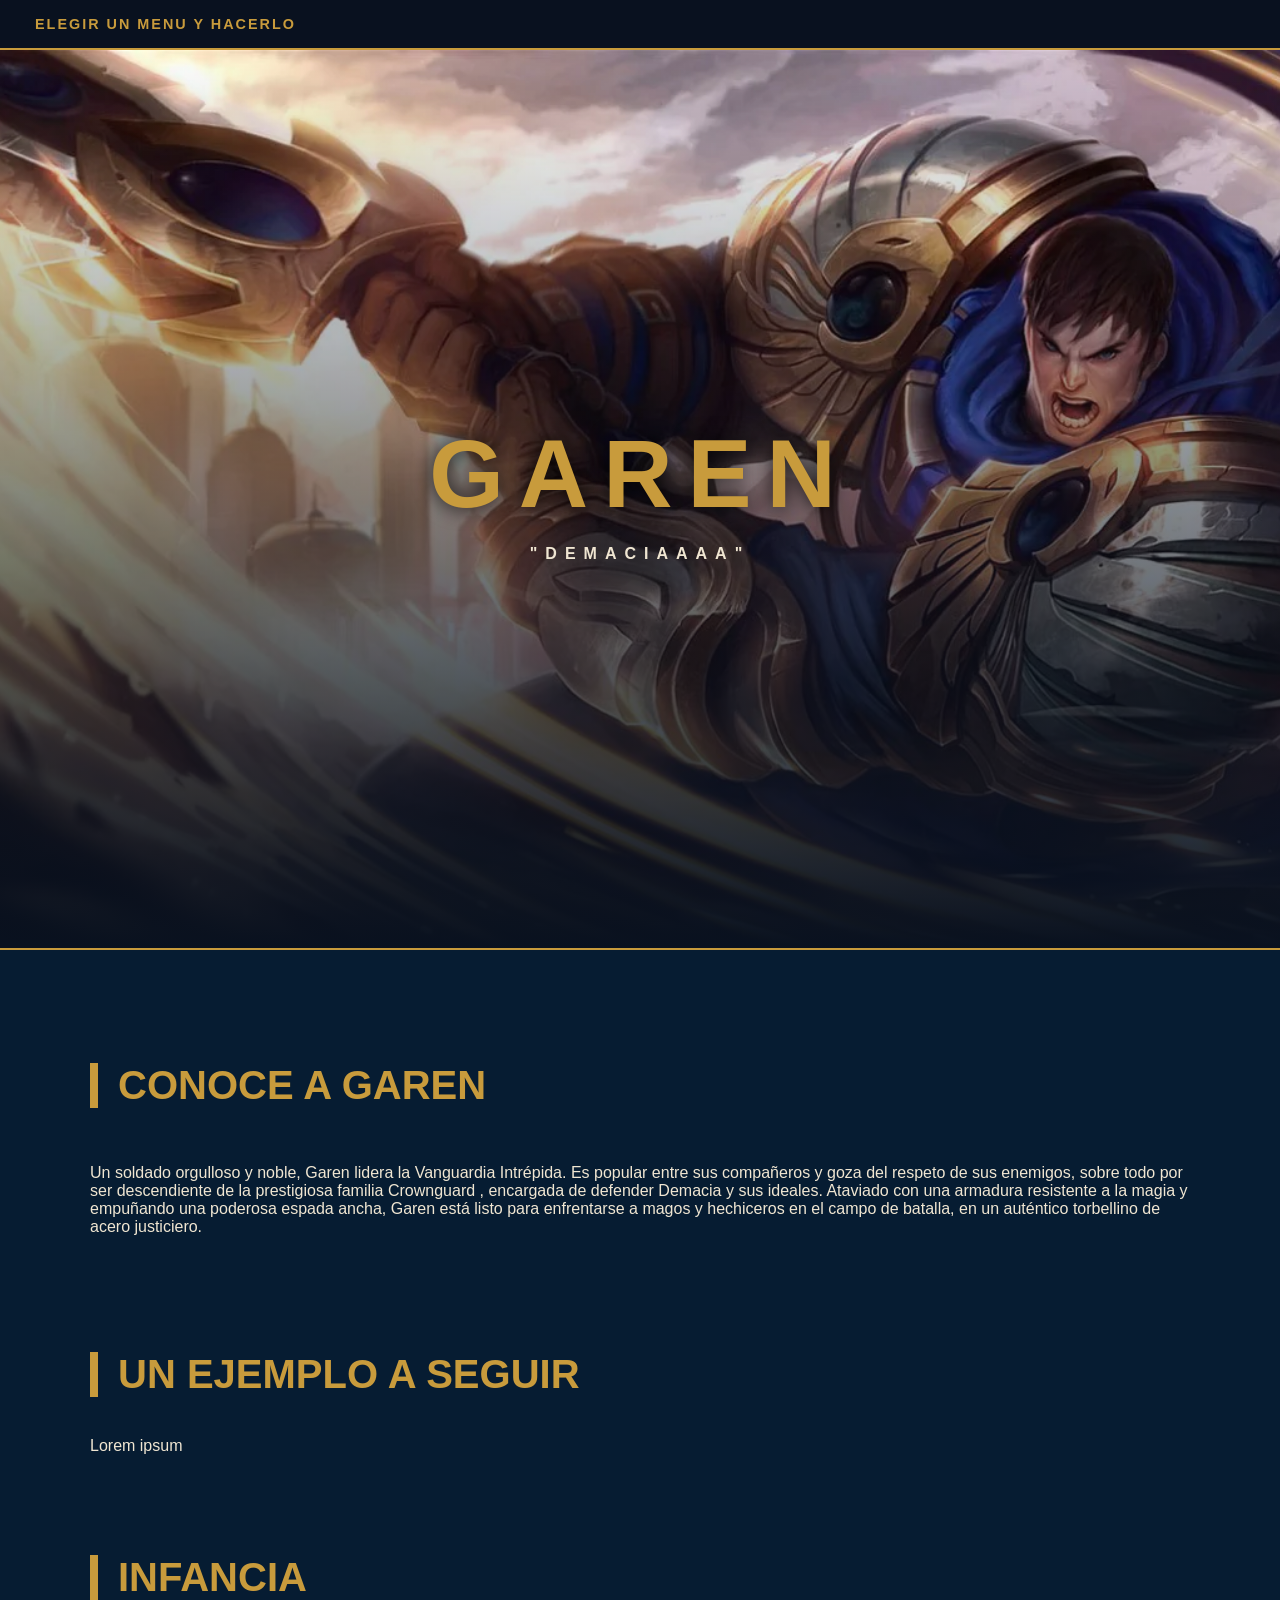
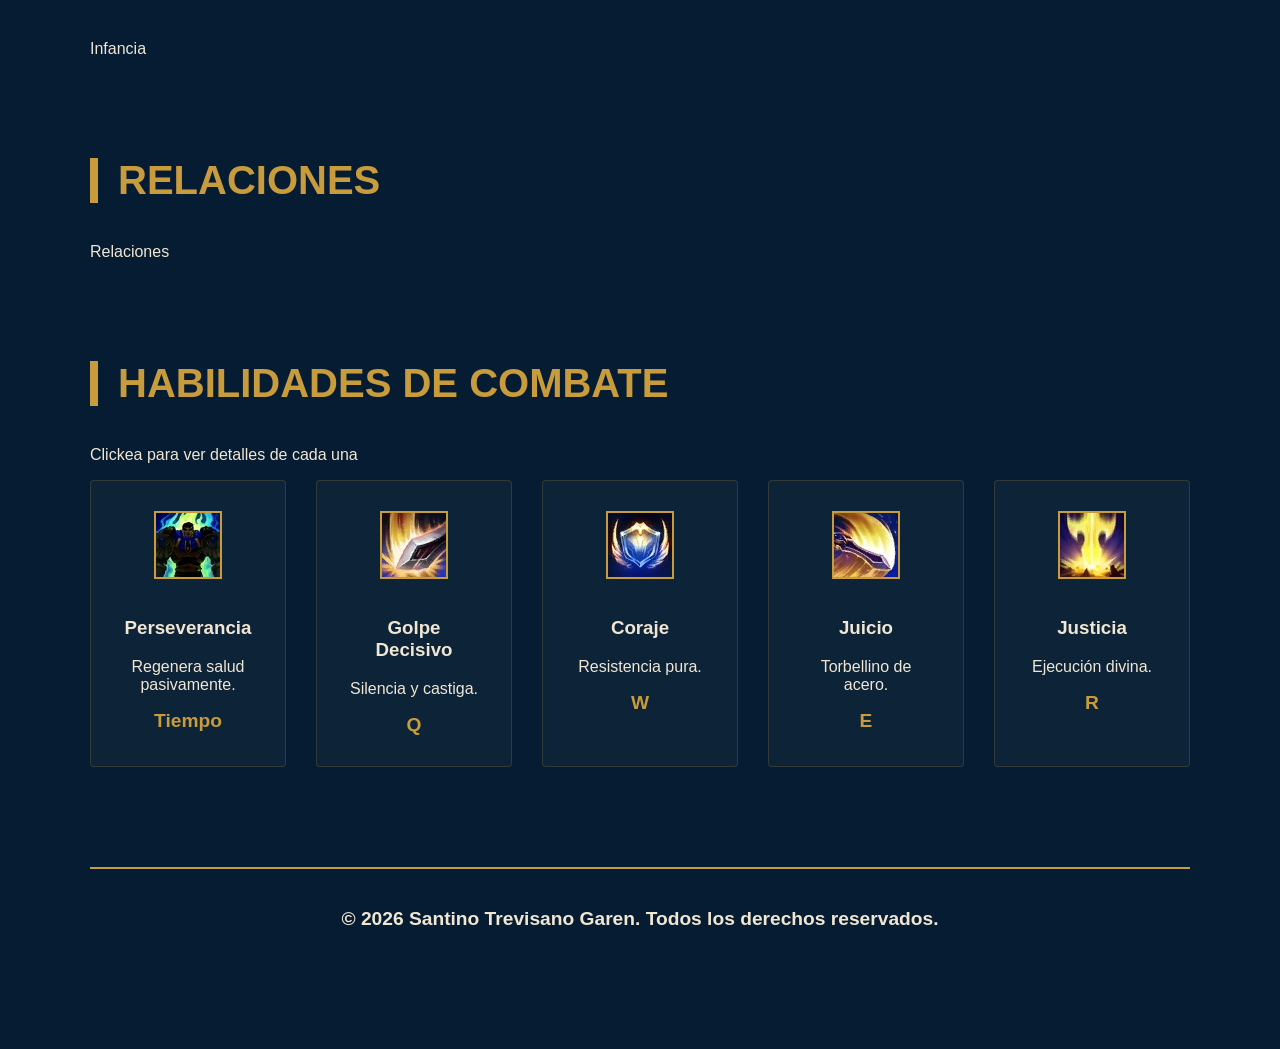
==== index2.html @ 02b14c47 "v0.0.3 Colores y mas" ====
<!DOCTYPE html>
<html lang="es">
<head>
    <meta charset="UTF-8">
    <title>Garen: El Poder de Demacia</title>
    <style> 
        :root {
            --azul-demacia: #061c32;
            --dorado-justicia: #c89b3c;
            --blanco-pureza: #f0e6d2;
            --negro-fondo: #09111f;
        }

        body {
            display: grid;
            /* Definimos las 3 filas: 
               1. Header (auto)
               2. Hero de Garen (100% de la pantalla)
               3. Contenido (auto) */
            grid-template-rows: auto 100vh auto;
            background-color: var(--azul-demacia);
            color: var(--blanco-pureza);
            font-family: 'Segoe UI', sans-serif;
            margin: 0;
        }

        /* 1. SECCIÓN: MENÚ / HEADER */
        nav {
            background-color: var(--negro-fondo);
            border-bottom: 2px solid var(--dorado-justicia);
            padding: 15px 15px;
            position: sticky; /* Se queda arriba al bajar */
            top: 0;
            z-index: 1000;
            text-align: left;
        }

        nav a {
            color: var(--dorado-justicia);
            text-decoration: none;
            margin: 0 20px;
            font-weight: bold;
            text-transform: uppercase;
            letter-spacing: 2px;
            font-size: 0.9rem;
        }

        /* 2. SECCIÓN: HERO DE GAREN (Toda la pantalla) */
        .hero-garen {
            background: linear-gradient(rgba(0,0,0,0), var(--negro-fondo)), 
                        url('garen-splash-art-league-of-legends-vs-legends-of-runeterra-v0-q20toudn4og61.webp');
            background-size: cover;
            background-position: center;
            display: flex;
            flex-direction: column;
            justify-content: center;
            align-items: center;
            text-align: center;
            border-bottom: 2px solid var(--dorado-justicia);
        }

        .hero-garen h1 {
            font-size: clamp(3rem, 10vw, 6rem); /* Se adapta al tamaño de pantalla */
            color: var(--dorado-justicia);
            text-transform: uppercase;
            margin: 0;
            text-shadow: 0 0 20px rgba(0,0,0,0.9);
            letter-spacing: 15px;
        }

        /* 3. SECCIÓN: CONTENIDO */
        .container {
            max-width: 1100px;
            margin: auto;
            padding: 80px 20px;
        }

        section { margin-bottom: 100px; }

        h2 {
            font-size: 2.5rem;
            border-left: 8px solid var(--dorado-justicia);
            padding-left: 20px;
            color: var(--dorado-justicia);
            margin-bottom: 40px;
            text-transform: uppercase;
        }

        /* Grid de Habilidades */
        .habilidades-grid {
            display: grid;
            grid-template-columns: 1fr 1fr 1fr 1fr 1fr;
            gap: 30px;
        }

        .habilidad-card { 
            background: rgba(255,255,255,0.03);
            padding: 30px;
            border: 1px solid rgba(200,155,60,0.2);
            text-align: center;
            border-radius: 4px;
            transition: all 0.3s ease;
        }

        .habilidad-card:hover {
            background: rgba(200,155,60,0.05);
            border-color: var(--dorado-justicia);
            transform: translateY(-5px);
        }

        .habilidad-card img {
            width: 64px;
            height: 64px;
            border: 2px solid var(--dorado-justicia);
            margin-bottom: 15px;
        }

        .tecla {
            display: block;
            font-weight: bold;
            font-size: 1.2rem;
            color: var(--dorado-justicia);
            margin-top: 10px;
        }

        footer{
            text-align: center;
            padding: 20px;
            border-top: 2px solid var(--dorado-justicia);
            color: var(--blanco-pureza);
            font-size: 1.2rem;
            font-weight: bold;
        }

    </style>
</head>
<body>

    <nav>
        <a href="#hero">Elegir un menu y hacerlo</a>
    </nav>

    <header class="hero-garen" id="hero">
        <h1>Garen</h1>
        <p style="letter-spacing: 8px; font-weight: bold; color: var(--blanco-pureza);">"DEMACIAAAA"</p>
    </header>

    <div class="container">

        
        <section id="lore"> 
            <h2>Conoce a Garen</h2>
            <div style="display: flex; gap: 40px; flex-wrap: wrap; align-items: center;">
                <div style="flex: 1; min-width: 300px;">
                    <p>Un soldado orgulloso y noble, 
                    Garen lidera la Vanguardia Intrépida. 
                    Es popular entre sus compañeros y goza del respeto de sus enemigos, 
                    sobre todo por ser descendiente de la prestigiosa familia Crownguard , 
                    encargada de defender Demacia y sus ideales. 
                    Ataviado con una armadura resistente a la magia y empuñando una poderosa espada ancha,
                     Garen está listo para enfrentarse a magos y hechiceros en el campo de batalla, 
                     en un auténtico torbellino de acero justiciero.</p>
            </div>

        </section> 


        <section id ="Personalidad">
            <h2>Un ejemplo a seguir</h2>
            <p>Lorem ipsum</p>
        </section>

        <Section id ="Niñez">
            <h2>Infancia</h2>
            <p>Infancia</p>
        </Section>

        <section id ="relaciones">
            <h2>Relaciones</h2>
            <p>Relaciones</p>

        </section>

        <section id="habilidades">
            <h2>Habilidades de Combate</h2>
            <p>Clickea para ver detalles de cada una</p>
            <div class="habilidades-grid">
                 <div class="habilidad-card">
                    <img src= "Garen_Perseverance.webp" alt="Q">
                    <h3>Perseverancia</h3>
                    <p>Regenera salud pasivamente.</p>
                    <span class="tecla">Tiempo</span>
                </div>
                <div class="habilidad-card">
                    <img src="Garen_Decisive_Strike.webp" alt="Q">
                    <h3>Golpe Decisivo</h3>
                    <p>Silencia y castiga.</p>
                    <span class="tecla">Q</span>
                </div>
                <div class="habilidad-card">
                    <img src="Garen_Courage.webp" alt="W">
                    <h3>Coraje</h3>
                    <p>Resistencia pura.</p>
                    <span class="tecla">W</span>
                </div>
                <div class="habilidad-card">
                    <img src="Garen_Judgment.webp" alt="E">
                    <h3>Juicio</h3>
                    <p>Torbellino de acero.</p>
                    <span class="tecla">E</span>
                </div>
                <div class="habilidad-card">
                    <img src="Garen_Demacian_Justice.webp" alt="R">
                    <h3>Justicia</h3>
                    <p>Ejecución divina.</p>
                    <span class="tecla">R</span>
                </div>
            </div>
        </section>

        <footer>
            <p>&copy; 2026 Santino Trevisano Garen. Todos los derechos reservados.</p>
        </footer>
    </div>

</body>
</html>
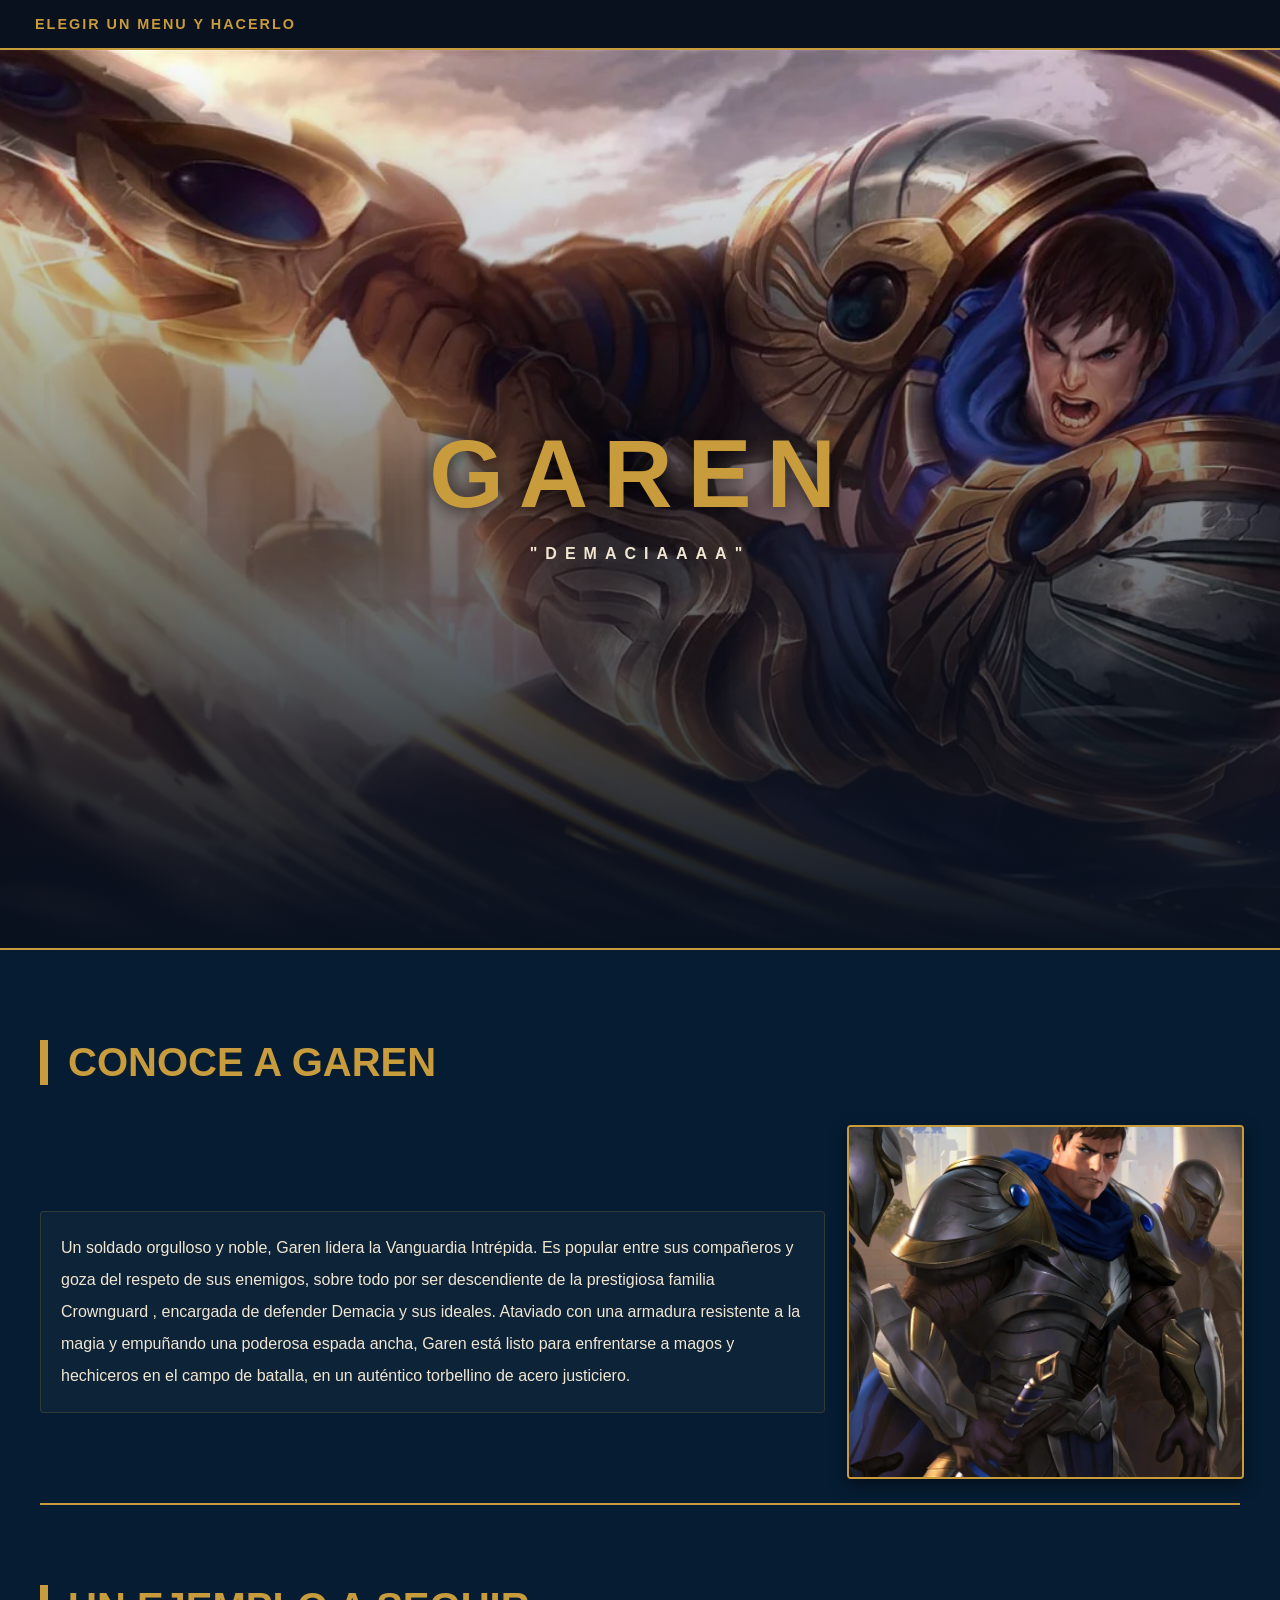
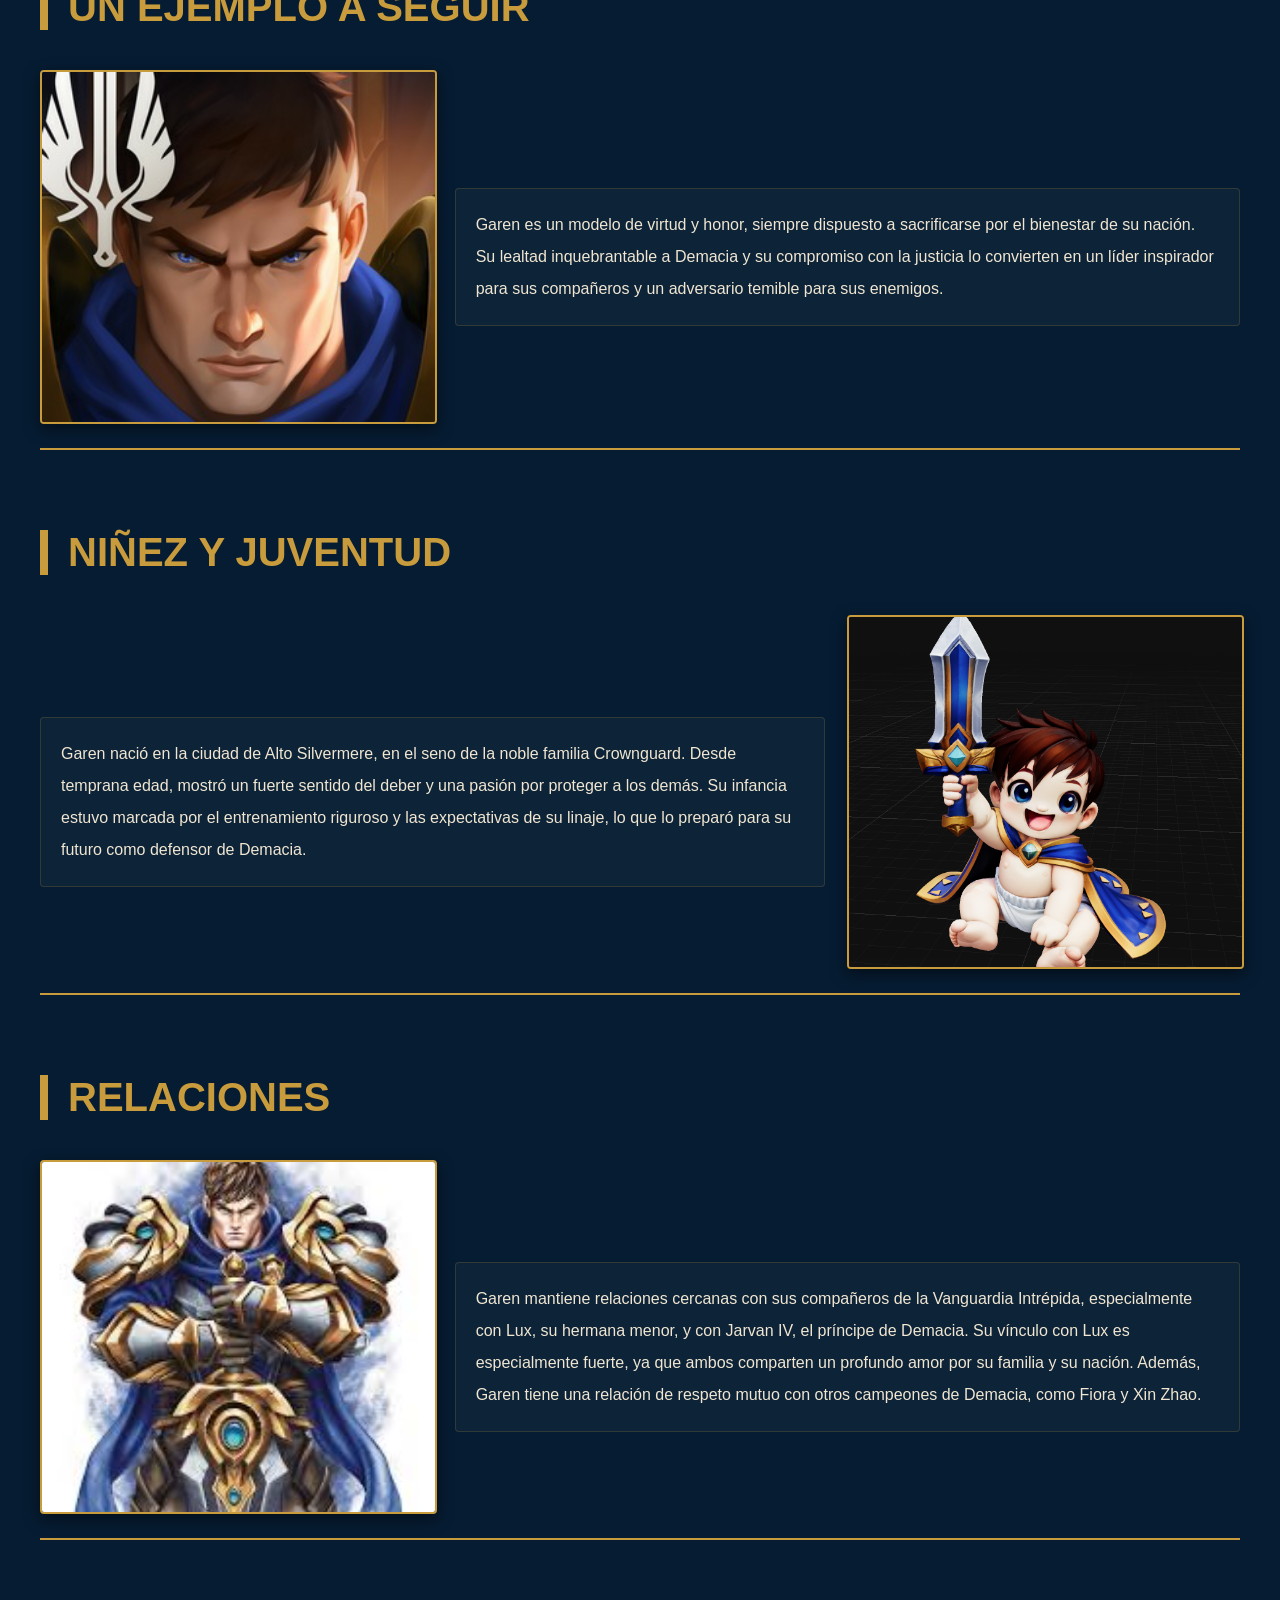
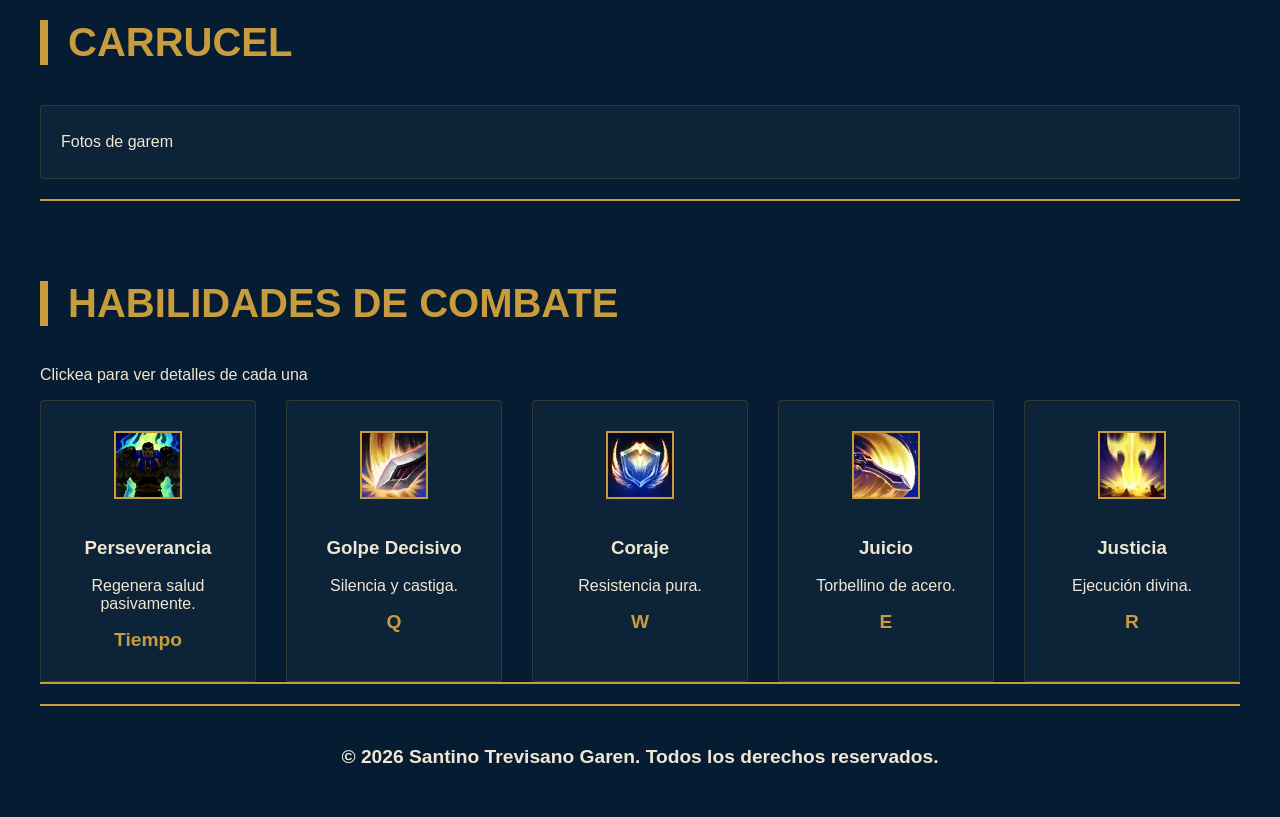
==== commit cede1531: "v0.0.4 imagenes" ====
--- a/index2.html
+++ b/index2.html
@@ -3,136 +3,7 @@
 <head>
     <meta charset="UTF-8">
     <title>Garen: El Poder de Demacia</title>
-    <style> 
-        :root {
-            --azul-demacia: #061c32;
-            --dorado-justicia: #c89b3c;
-            --blanco-pureza: #f0e6d2;
-            --negro-fondo: #09111f;
-        }
-
-        body {
-            display: grid;
-            /* Definimos las 3 filas: 
-               1. Header (auto)
-               2. Hero de Garen (100% de la pantalla)
-               3. Contenido (auto) */
-            grid-template-rows: auto 100vh auto;
-            background-color: var(--azul-demacia);
-            color: var(--blanco-pureza);
-            font-family: 'Segoe UI', sans-serif;
-            margin: 0;
-        }
-
-        /* 1. SECCIÓN: MENÚ / HEADER */
-        nav {
-            background-color: var(--negro-fondo);
-            border-bottom: 2px solid var(--dorado-justicia);
-            padding: 15px 15px;
-            position: sticky; /* Se queda arriba al bajar */
-            top: 0;
-            z-index: 1000;
-            text-align: left;
-        }
-
-        nav a {
-            color: var(--dorado-justicia);
-            text-decoration: none;
-            margin: 0 20px;
-            font-weight: bold;
-            text-transform: uppercase;
-            letter-spacing: 2px;
-            font-size: 0.9rem;
-        }
-
-        /* 2. SECCIÓN: HERO DE GAREN (Toda la pantalla) */
-        .hero-garen {
-            background: linear-gradient(rgba(0,0,0,0), var(--negro-fondo)), 
-                        url('garen-splash-art-league-of-legends-vs-legends-of-runeterra-v0-q20toudn4og61.webp');
-            background-size: cover;
-            background-position: center;
-            display: flex;
-            flex-direction: column;
-            justify-content: center;
-            align-items: center;
-            text-align: center;
-            border-bottom: 2px solid var(--dorado-justicia);
-        }
-
-        .hero-garen h1 {
-            font-size: clamp(3rem, 10vw, 6rem); /* Se adapta al tamaño de pantalla */
-            color: var(--dorado-justicia);
-            text-transform: uppercase;
-            margin: 0;
-            text-shadow: 0 0 20px rgba(0,0,0,0.9);
-            letter-spacing: 15px;
-        }
-
-        /* 3. SECCIÓN: CONTENIDO */
-        .container {
-            max-width: 1100px;
-            margin: auto;
-            padding: 80px 20px;
-        }
-
-        section { margin-bottom: 100px; }
-
-        h2 {
-            font-size: 2.5rem;
-            border-left: 8px solid var(--dorado-justicia);
-            padding-left: 20px;
-            color: var(--dorado-justicia);
-            margin-bottom: 40px;
-            text-transform: uppercase;
-        }
-
-        /* Grid de Habilidades */
-        .habilidades-grid {
-            display: grid;
-            grid-template-columns: 1fr 1fr 1fr 1fr 1fr;
-            gap: 30px;
-        }
-
-        .habilidad-card { 
-            background: rgba(255,255,255,0.03);
-            padding: 30px;
-            border: 1px solid rgba(200,155,60,0.2);
-            text-align: center;
-            border-radius: 4px;
-            transition: all 0.3s ease;
-        }
-
-        .habilidad-card:hover {
-            background: rgba(200,155,60,0.05);
-            border-color: var(--dorado-justicia);
-            transform: translateY(-5px);
-        }
-
-        .habilidad-card img {
-            width: 64px;
-            height: 64px;
-            border: 2px solid var(--dorado-justicia);
-            margin-bottom: 15px;
-        }
-
-        .tecla {
-            display: block;
-            font-weight: bold;
-            font-size: 1.2rem;
-            color: var(--dorado-justicia);
-            margin-top: 10px;
-        }
-
-        footer{
-            text-align: center;
-            padding: 20px;
-            border-top: 2px solid var(--dorado-justicia);
-            color: var(--blanco-pureza);
-            font-size: 1.2rem;
-            font-weight: bold;
-        }
-
-    </style>
+    <link rel="stylesheet" href="style.css"> 
 </head>
 <body>
 
@@ -148,10 +19,10 @@
     <div class="container">
 
         
-        <section id="lore"> 
+        <section id="lore" class="cards"> 
             <h2>Conoce a Garen</h2>
-            <div style="display: flex; gap: 40px; flex-wrap: wrap; align-items: center;">
-                <div style="flex: 1; min-width: 300px;">
+            <div class="texto-foto-derecha">
+                <div>
                     <p>Un soldado orgulloso y noble, 
                     Garen lidera la Vanguardia Intrépida. 
                     Es popular entre sus compañeros y goza del respeto de sus enemigos, 
@@ -160,24 +31,53 @@
                     Ataviado con una armadura resistente a la magia y empuñando una poderosa espada ancha,
                      Garen está listo para enfrentarse a magos y hechiceros en el campo de batalla, 
                      en un auténtico torbellino de acero justiciero.</p>
+                </div>
+                <div>
+                    <img src="Garen_conVanguardia.webp" alt="FotoGaren">
+                 </div>
             </div>
-
         </section> 
 
-
-        <section id ="Personalidad">
+        <section id ="Personalidad" class="cards">
             <h2>Un ejemplo a seguir</h2>
-            <p>Lorem ipsum</p>
+            <div class="texto-foto-izquierda">
+                <div>
+                    <img src="Garen_Personalidad.png" alt="FotoGaren">
+                </div>
+                <div> 
+                    <p>Garen es un modelo de virtud y honor, siempre dispuesto a sacrificarse por el bienestar de su nación. 
+                    Su lealtad inquebrantable a Demacia y su compromiso con la justicia lo convierten en un líder inspirador para sus compañeros y un adversario temible para sus enemigos.</p>
+                </div>
+            </div>
         </section>
 
-        <Section id ="Niñez">
-            <h2>Infancia</h2>
-            <p>Infancia</p>
+        <Section id ="Niñez" class="cards">
+            <h2>Niñez y Juventud</h2>
+            <div class="texto-foto-derecha">
+                <div>
+                    <p>Garen nació en la ciudad de Alto Silvermere, en el seno de la noble familia Crownguard. Desde temprana edad, mostró un fuerte sentido del deber y una pasión por proteger a los demás. Su infancia estuvo marcada por el entrenamiento riguroso y las expectativas de su linaje, lo que lo preparó para su futuro como defensor de Demacia.</p>
+                </div>
+                <div>
+                    <img src="Garen_bebe.png" alt="FotoGaren">
+                </div>
+            </div>
         </Section>
 
-        <section id ="relaciones">
+        <section id ="relaciones" class="cards">
             <h2>Relaciones</h2>
-            <p>Relaciones</p>
+            <div class="texto-foto-izquierda">
+                <div>
+                    <img src="Garen_ejemplo.jpg" alt="FotoGaren">
+                </div>
+                <div>
+                    <p>Garen mantiene relaciones cercanas con sus compañeros de la Vanguardia Intrépida, especialmente con Lux, su hermana menor, y con Jarvan IV, el príncipe de Demacia. Su vínculo con Lux es especialmente fuerte, ya que ambos comparten un profundo amor por su familia y su nación. Además, Garen tiene una relación de respeto mutuo con otros campeones de Demacia, como Fiora y Xin Zhao.</p>
+                </div>
+            </div>
+        </section>
+
+        <section id ="carrusel" class="cards">
+            <h2>carrucel</h2>
+            <p>Fotos de garem</p> 
 
         </section>
 
--- a/style.css
+++ b/style.css
@@ -0,0 +1,165 @@
+:root {
+            --azul-demacia: #061c32;
+            --dorado-justicia: #c89b3c;
+            --blanco-pureza: #f0e6d2;
+            --negro-fondo: #09111f;
+        }
+
+        body {
+            display: grid;
+            /* Definimos las 3 filas: 
+               1. Header (auto)
+               2. Hero de Garen (100% de la pantalla)
+               3. Contenido (auto) */
+            grid-template-rows: auto 100vh auto;
+            background-color: var(--azul-demacia);
+            color: var(--blanco-pureza);
+            font-family: 'Segoe UI', sans-serif;
+            margin: 0;
+        }
+
+        /* 1. SECCIÓN: MENÚ / HEADER */
+        nav {
+            background-color: var(--negro-fondo);
+            border-bottom: 2px solid var(--dorado-justicia);
+            padding: 15px 15px;
+            position: sticky; 
+            top: 0;
+            z-index: 1000;
+            text-align: left;
+        }
+
+        nav a {
+            color: var(--dorado-justicia);
+            text-decoration: none;
+            margin: 0 20px;
+            font-weight: bold;
+            text-transform: uppercase;
+            letter-spacing: 2px;
+            font-size: 0.9rem;
+        }
+
+        .hero-garen {
+            background: linear-gradient(rgba(0,0,0,0), var(--negro-fondo)), 
+                        url('garen-splash-art-league-of-legends-vs-legends-of-runeterra-v0-q20toudn4og61.webp');
+            background-size: cover;
+            background-position: center;
+            display: flex;
+            flex-direction: column;
+            justify-content: center;
+            align-items: center;
+            text-align: center;
+            border-bottom: 2px solid var(--dorado-justicia);
+        }
+
+        .hero-garen h1 {
+            font-size: clamp(3rem, 10vw, 6rem); 
+            color: var(--dorado-justicia);
+            text-transform: uppercase;
+            margin: 0;
+            text-shadow: 0 0 20px rgba(0,0,0,0.9);
+            letter-spacing: 15px;
+        }
+
+        .container {
+            max-width: 1200px; 
+            margin: auto;
+            padding: 10px 20px;
+        }
+
+        section { 
+            border-bottom: 2px solid var(--dorado-justicia);
+            margin-bottom: 20px;
+            margin-top: 80px; 
+        }
+
+        h2 {
+            font-size: 2.5rem;
+            border-left: 8px solid var(--dorado-justicia);
+            padding-left: 20px;
+            color: var(--dorado-justicia);
+            margin-bottom: 40px;
+            text-transform: uppercase;
+        }
+
+        .habilidades-grid {
+            display: grid;
+            grid-template-columns: 1fr 1fr 1fr 1fr 1fr;
+            gap: 30px;
+        }
+
+        .habilidad-card { 
+            background: rgba(255,255,255,0.03);
+            padding: 30px;
+            border: 1px solid rgba(200,155,60,0.2);
+            text-align: center;
+            border-radius: 4px;
+            transition: all 0.3s ease;
+        }
+
+        .habilidad-card:hover {
+            background: rgba(200,155,60,0.05);
+            border-color: var(--dorado-justicia);
+            transform: translateY(-5px);
+        }
+
+        .habilidad-card img {
+            width: 64px;
+            height: 64px;
+            border: 2px solid var(--dorado-justicia);
+            margin-bottom: 15px;
+        }
+
+        .tecla {
+            display: block;
+            font-weight: bold;
+            font-size: 1.2rem;
+            color: var(--dorado-justicia);
+            margin-top: 10px;
+        }
+
+        footer{
+            text-align: center;
+            padding: 20px;
+            border-top: 2px solid var(--dorado-justicia);
+            color: var(--blanco-pureza);
+            font-size: 1.2rem;
+            font-weight: bold;
+        }
+
+        .texto-foto-derecha {
+            display: grid;
+            grid-template-columns: 2fr 1fr;
+            gap: 22px;
+            align-items: center;
+        }
+        .texto-foto-izquierda {
+            display: grid;
+            grid-template-columns: 1fr 2fr;
+            gap: 22px;
+            align-items: center;
+        }
+
+        .texto-foto-derecha img, 
+        .texto-foto-izquierda img {
+            width: 100%;
+            height: 350px;
+            object-fit: cover;
+            border: 2px solid var(--dorado-justicia);
+            border-radius: 4px;
+            box-shadow: 0 5px 15px rgba(0,0,0,0.5);
+            margin-bottom: 20px;
+        }   
+
+        .cards p {
+            background: rgba(255,255,255,0.03);
+            padding: 20px; 
+            border: 1px solid rgba(200,155,60,0.2);
+            border-radius: 4px;
+            margin-bottom: 20px;
+            line-height: 2;
+        }
+
+        .cards strong {
+            color: var(--dorado-justicia);
+        }
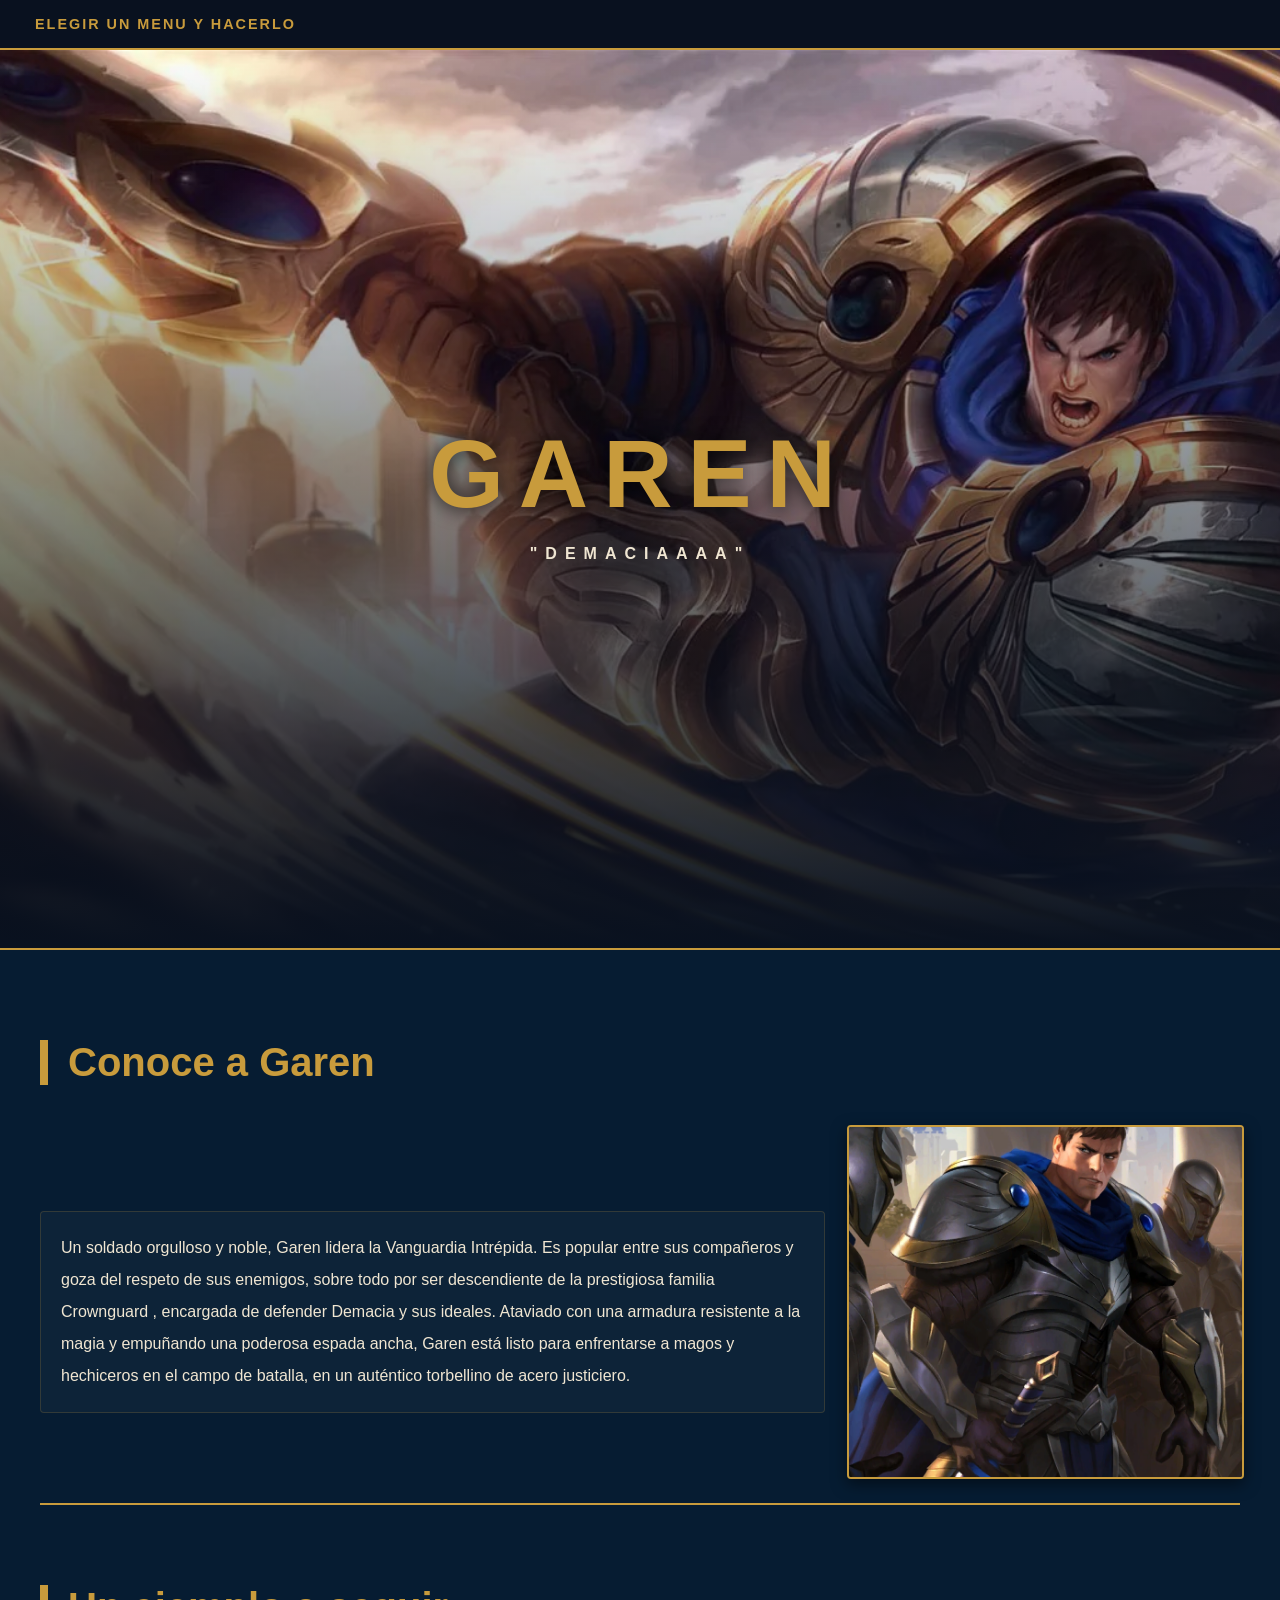
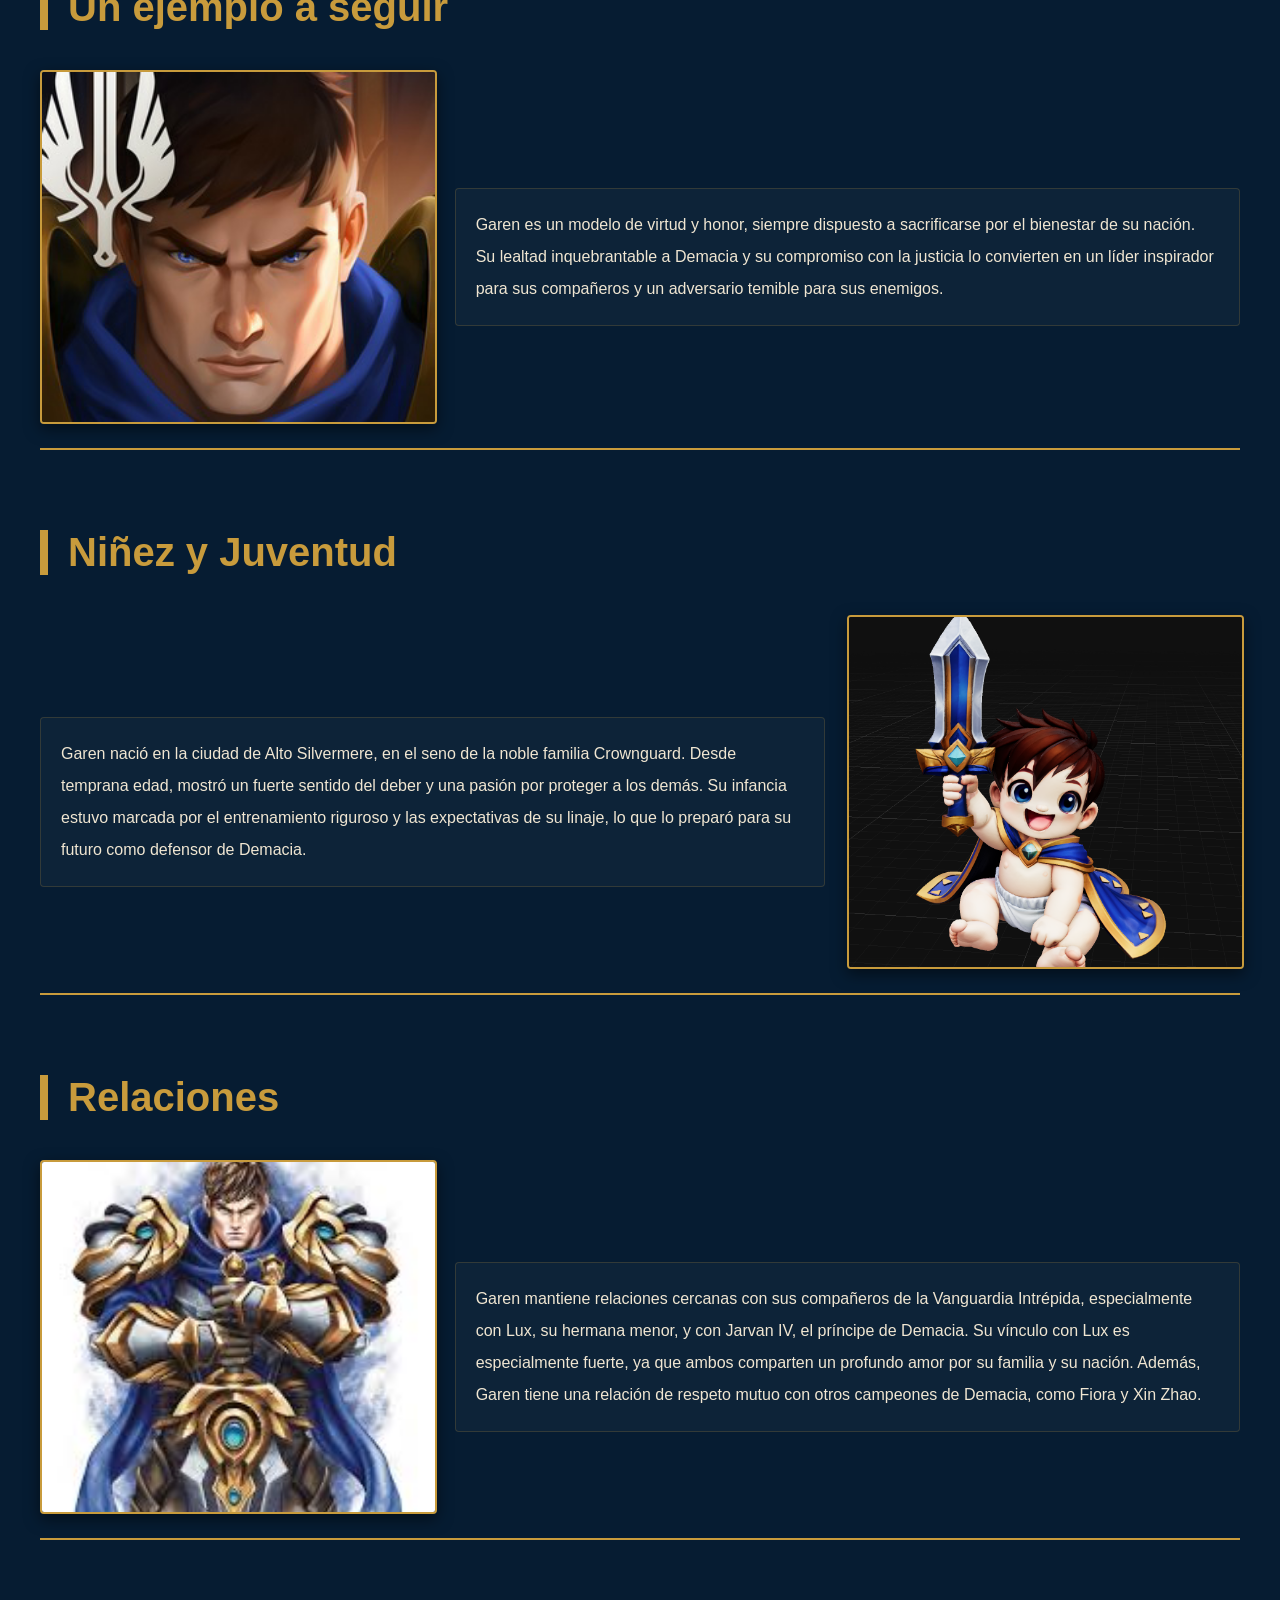
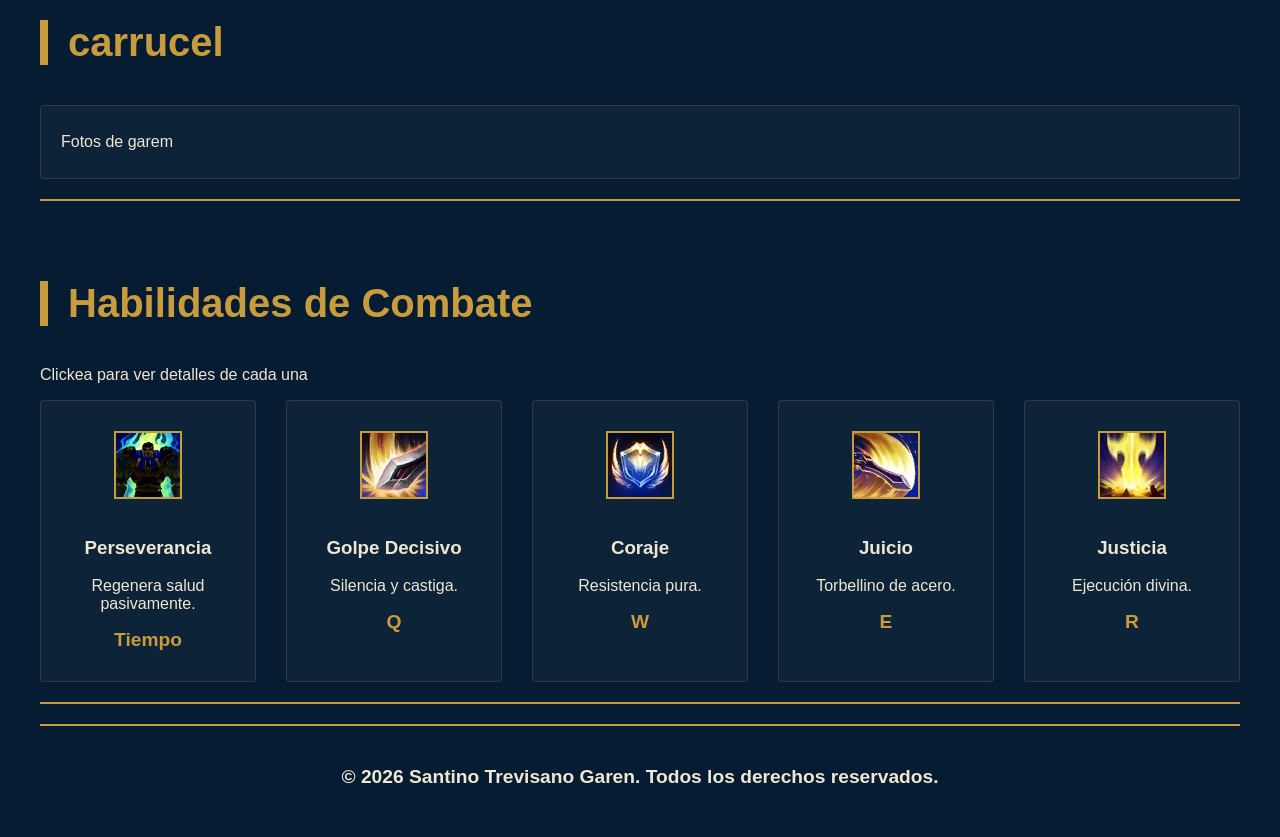
==== commit 3dbcda6f: "v0.0.5 videos" ====
--- a/index2.html
+++ b/index2.html
@@ -81,47 +81,55 @@
 
         </section>
 
-        <section id="habilidades">
+        <section id="habilidades" class="click-div">
             <h2>Habilidades de Combate</h2>
             <p>Clickea para ver detalles de cada una</p>
             <div class="habilidades-grid">
-                 <div class="habilidad-card">
+                 <div class="habilidad-card" id="perseverancia">
                     <img src= "Garen_Perseverance.webp" alt="Q">
                     <h3>Perseverancia</h3>
                     <p>Regenera salud pasivamente.</p>
                     <span class="tecla">Tiempo</span>
                 </div>
-                <div class="habilidad-card">
+                <div class="habilidad-card" id="goledecisivo">
                     <img src="Garen_Decisive_Strike.webp" alt="Q">
                     <h3>Golpe Decisivo</h3>
                     <p>Silencia y castiga.</p>
                     <span class="tecla">Q</span>
                 </div>
-                <div class="habilidad-card">
+                <div class="habilidad-card" id="coraje">
                     <img src="Garen_Courage.webp" alt="W">
                     <h3>Coraje</h3>
                     <p>Resistencia pura.</p>
                     <span class="tecla">W</span>
                 </div>
-                <div class="habilidad-card">
+                <div class="habilidad-card" id="juicio">
                     <img src="Garen_Judgment.webp" alt="E">
                     <h3>Juicio</h3>
                     <p>Torbellino de acero.</p>
                     <span class="tecla">E</span>
                 </div>
-                <div class="habilidad-card">
+                <div class="habilidad-card" id="justicia">
                     <img src="Garen_Demacian_Justice.webp" alt="R">
                     <h3>Justicia</h3>
                     <p>Ejecución divina.</p>
                     <span class="tecla">R</span>
                 </div>
             </div>
-        </section>
+
+            <div id="video-container" style="display: none;">
+                <p id="texto">CACONA</p>
+                <video id="miVideo" width="600" controls>
+                 <source src="tu-video.mp4" type="video/mp4">
+                Tu navegador no soporta videos.</video>
+            </div>
+            
+        </section> 
 
         <footer>
             <p>&copy; 2026 Santino Trevisano Garen. Todos los derechos reservados.</p>
         </footer>
     </div>
-
+    <script src="script.js"></script>
 </body>
 </html> 
--- a/style.css
+++ b/style.css
@@ -79,7 +79,6 @@
             padding-left: 20px;
             color: var(--dorado-justicia);
             margin-bottom: 40px;
-            text-transform: uppercase;
         }
 
         .habilidades-grid {
@@ -95,6 +94,7 @@
             text-align: center;
             border-radius: 4px;
             transition: all 0.3s ease;
+            margin-bottom: 20px;
         }
 
         .habilidad-card:hover {
@@ -162,4 +162,41 @@
 
         .cards strong {
             color: var(--dorado-justicia);
+        }
+
+        #video-container {
+            display: none; /* Escondido por defecto */
+            text-align: center;
+            grid-template-columns: 1fr 1fr;
+            grid-template-rows: 1fr;
+        }
+
+        #click-div {
+            cursor: pointer;
+            /* Estilos para que parezca botón */
+        }
+
+        #video-container {
+            display: none; 
+            text-align: center;
+            grid-template-columns: 1fr 1fr; /* Cambia a 1 columna si quieres el texto arriba y video abajo */
+            gap: 20px;
+            margin-top: 30px;
+            margin-bottom: 30px;      
+        }
+
+        #video-container p{
+            padding: 30px;
+            background: rgba(255,255,255,0.03);
+            border: 1px solid rgba(200,155,60,0.2);
+            text-align: center;
+            border-radius: 4px;
+        }
+
+        
+
+        video {
+            max-width: 100%;
+            height: 300px; /* IMPORTANTE: Cambiar de 100px a auto */
+            border: 2px solid var(--dorado-justicia);
         }
